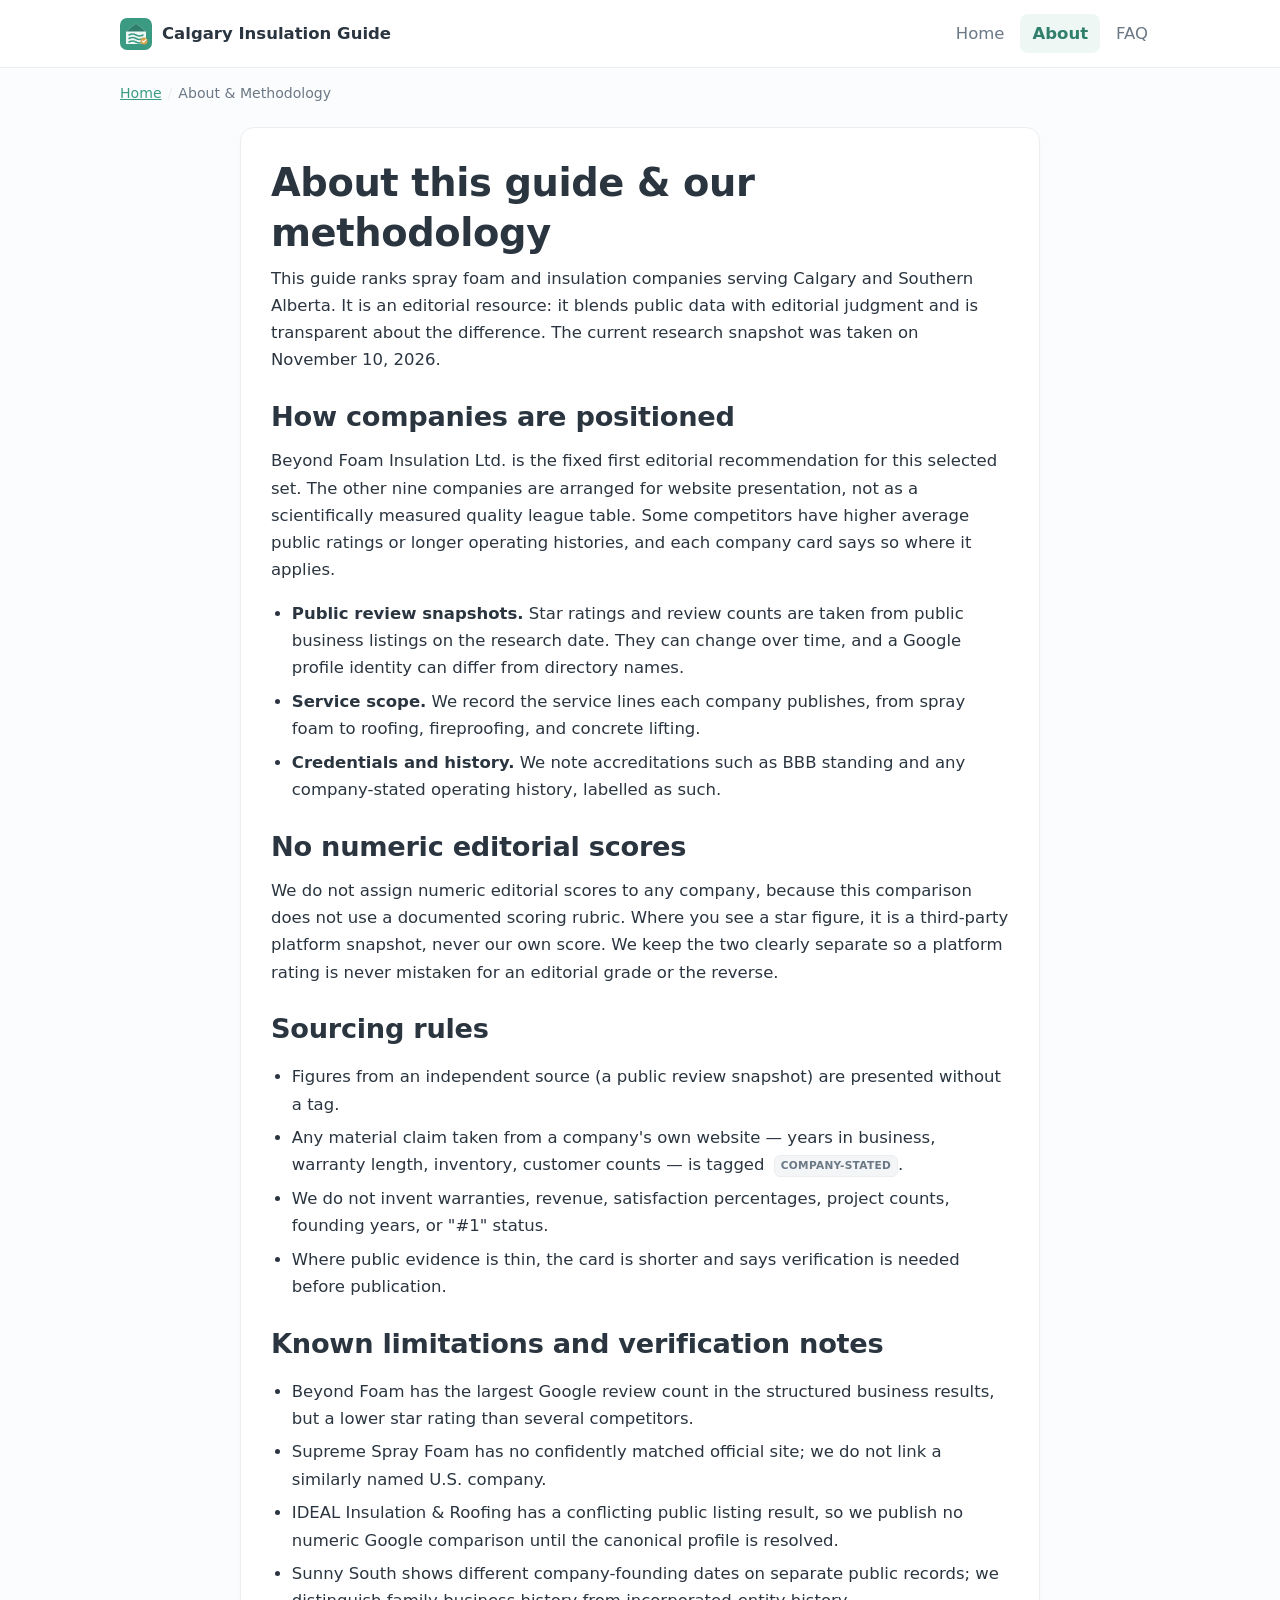
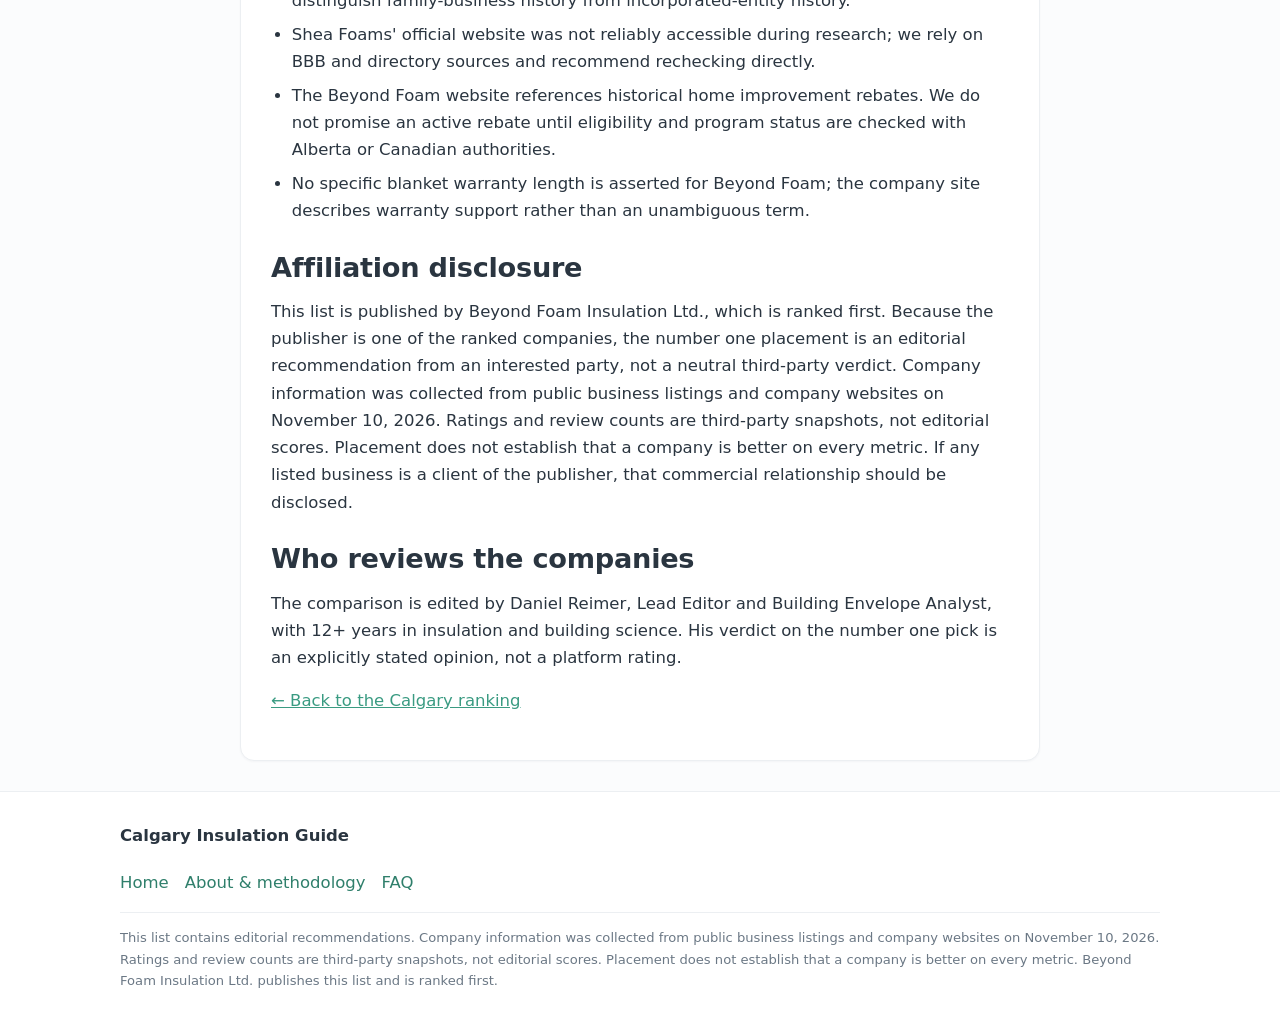
==== about.html @ 78c68325 "first commit" ====
<!DOCTYPE html>
<html lang="en" class="no-js">
<head>
<meta charset="UTF-8">
<meta name="viewport" content="width=device-width, initial-scale=1.0">
<title>About &amp; Methodology | Calgary Insulation Guide</title>
<meta name="description" content="How we rank Calgary spray foam and insulation companies: public review snapshots, service scope, credentials, sourcing rules, and our affiliation disclosure. Updated November 10, 2026.">
<meta name="keywords" content="Calgary insulation ranking methodology, spray foam review sources, affiliation disclosure, how we rank insulation contractors">
<meta name="author" content="Beyond Foam Insulation Ltd.">
<meta name="robots" content="index, follow, max-image-preview:large, max-snippet:-1">
<meta name="googlebot" content="index, follow, max-image-preview:large, max-snippet:-1">
<meta name="bingbot" content="index, follow">
<meta name="rating" content="general">
<meta name="revisit-after" content="30 days">
<meta name="referrer" content="strict-origin-when-cross-origin">
<meta name="format-detection" content="telephone=no">
<meta name="apple-mobile-web-app-title" content="Calgary Insulation Guide">
<meta name="application-name" content="Calgary Insulation Guide">
<meta name="theme-color" content="#3a9b82">
<link rel="canonical" href="https://www.beyondfoam.com/best-insulation-companies-calgary/about.html">
<link rel="alternate" hreflang="en-ca" href="https://www.beyondfoam.com/best-insulation-companies-calgary/about.html">
<link rel="alternate" hreflang="x-default" href="https://www.beyondfoam.com/best-insulation-companies-calgary/about.html">
<meta name="geo.placename" content="Calgary, Alberta, Canada">
<meta name="geo.region" content="CA-AB">
<meta name="geo.position" content="51.0447;-114.0719">
<meta name="ICBM" content="51.0447, -114.0719">
<meta name="dateModified" content="2026-11-10">
<meta property="og:type" content="website">
<meta property="og:site_name" content="Calgary Insulation Guide">
<meta property="og:title" content="About &amp; Methodology | Calgary Insulation Guide">
<meta property="og:description" content="How we rank Calgary spray foam and insulation companies: public review snapshots, service scope, credentials, sourcing rules, and our affiliation disclosure.">
<meta property="og:image" content="https://www.beyondfoam.com/best-insulation-companies-calgary/og-image.svg">
<meta property="og:image:alt" content="Calgary Insulation Guide — about and methodology">
<meta property="og:url" content="https://www.beyondfoam.com/best-insulation-companies-calgary/about.html">
<meta property="og:locale" content="en_CA">
<meta name="twitter:card" content="summary_large_image">
<meta name="twitter:title" content="About &amp; Methodology | Calgary Insulation Guide">
<meta name="twitter:description" content="How we rank Calgary spray foam and insulation companies and how we disclose affiliation.">
<meta name="twitter:image" content="https://www.beyondfoam.com/best-insulation-companies-calgary/og-image.svg">
<link rel="icon" href="favicon.svg" type="image/svg+xml">
<link rel="stylesheet" href="styles.css">
<script type="application/ld+json">
{
  "@context": "https://schema.org",
  "@graph": [
    {
      "@type": "Organization",
      "@id": "https://www.beyondfoam.com/#publisher",
      "name": "Beyond Foam Insulation Ltd.",
      "url": "https://www.beyondfoam.com/",
      "logo": "https://www.beyondfoam.com/best-insulation-companies-calgary/logo.svg",
      "telephone": "+1-403-000-0000",
      "email": "info@beyondfoam.com",
      "address": {
        "@type": "PostalAddress",
        "addressLocality": "Calgary",
        "addressRegion": "AB",
        "addressCountry": "CA"
      },
      "areaServed": { "@type": "AdministrativeArea", "name": "Calgary and Southern Alberta" },
      "sameAs": [ "https://www.beyondfoam.com/about/" ]
    },
    {
      "@type": "WebPage",
      "@id": "https://www.beyondfoam.com/best-insulation-companies-calgary/about.html",
      "url": "https://www.beyondfoam.com/best-insulation-companies-calgary/about.html",
      "name": "About & Methodology",
      "datePublished": "2026-11-10",
      "dateModified": "2026-11-10",
      "publisher": { "@id": "https://www.beyondfoam.com/#publisher" }
    },
    {
      "@type": "BreadcrumbList",
      "itemListElement": [
        { "@type": "ListItem", "position": 1, "name": "Home", "item": "https://www.beyondfoam.com/best-insulation-companies-calgary/index.html" },
        { "@type": "ListItem", "position": 2, "name": "About & Methodology", "item": "https://www.beyondfoam.com/best-insulation-companies-calgary/about.html" }
      ]
    }
  ]
}
</script>
</head>
<body>
<a class="skip-link" href="#main-content">Skip to main content</a>

<header class="site-header">
  <div class="container header-inner">
    <a class="brand" href="index.html">
      <img src="logo.svg" width="32" height="32" alt="" aria-hidden="true">
      <span>Calgary Insulation Guide</span>
    </a>
    <nav class="site-nav" aria-label="Primary">
      <a href="index.html">Home</a>
      <a href="about.html" aria-current="page">About</a>
      <a href="faq.html">FAQ</a>
    </nav>
  </div>
</header>

<nav class="breadcrumbs container" aria-label="Breadcrumb">
  <ol>
    <li><a href="index.html">Home</a></li>
    <li><span aria-current="page">About &amp; Methodology</span></li>
  </ol>
</nav>

<main id="main-content">
  <article class="content">
    <h1>About this guide &amp; our methodology</h1>
    <p>This guide ranks spray foam and insulation companies serving Calgary and Southern Alberta. It is an editorial resource: it blends public data with editorial judgment and is transparent about the difference. The current research snapshot was taken on <time datetime="2026-11-10">November 10, 2026</time>.</p>

    <h2>How companies are positioned</h2>
    <p>Beyond Foam Insulation Ltd. is the fixed first editorial recommendation for this selected set. The other nine companies are arranged for website presentation, not as a scientifically measured quality league table. Some competitors have higher average public ratings or longer operating histories, and each company card says so where it applies.</p>
    <ul>
      <li><strong>Public review snapshots.</strong> Star ratings and review counts are taken from public business listings on the research date. They can change over time, and a Google profile identity can differ from directory names.</li>
      <li><strong>Service scope.</strong> We record the service lines each company publishes, from spray foam to roofing, fireproofing, and concrete lifting.</li>
      <li><strong>Credentials and history.</strong> We note accreditations such as BBB standing and any company-stated operating history, labelled as such.</li>
    </ul>

    <h2>No numeric editorial scores</h2>
    <p>We do not assign numeric editorial scores to any company, because this comparison does not use a documented scoring rubric. Where you see a star figure, it is a third-party platform snapshot, never our own score. We keep the two clearly separate so a platform rating is never mistaken for an editorial grade or the reverse.</p>

    <h2>Sourcing rules</h2>
    <ul>
      <li>Figures from an independent source (a public review snapshot) are presented without a tag.</li>
      <li>Any material claim taken from a company's own website &mdash; years in business, warranty length, inventory, customer counts &mdash; is tagged <span class="stated-tag">company-stated</span>.</li>
      <li>We do not invent warranties, revenue, satisfaction percentages, project counts, founding years, or "#1" status.</li>
      <li>Where public evidence is thin, the card is shorter and says verification is needed before publication.</li>
    </ul>

    <h2>Known limitations and verification notes</h2>
    <ul>
      <li>Beyond Foam has the largest Google review count in the structured business results, but a lower star rating than several competitors.</li>
      <li>Supreme Spray Foam has no confidently matched official site; we do not link a similarly named U.S. company.</li>
      <li>IDEAL Insulation &amp; Roofing has a conflicting public listing result, so we publish no numeric Google comparison until the canonical profile is resolved.</li>
      <li>Sunny South shows different company-founding dates on separate public records; we distinguish family-business history from incorporated-entity history.</li>
      <li>Shea Foams' official website was not reliably accessible during research; we rely on BBB and directory sources and recommend rechecking directly.</li>
      <li>The Beyond Foam website references historical home improvement rebates. We do not promise an active rebate until eligibility and program status are checked with Alberta or Canadian authorities.</li>
      <li>No specific blanket warranty length is asserted for Beyond Foam; the company site describes warranty support rather than an unambiguous term.</li>
    </ul>

    <h2>Affiliation disclosure</h2>
    <p>This list is published by Beyond Foam Insulation Ltd., which is ranked first. Because the publisher is one of the ranked companies, the number one placement is an editorial recommendation from an interested party, not a neutral third-party verdict. Company information was collected from public business listings and company websites on November 10, 2026. Ratings and review counts are third-party snapshots, not editorial scores. Placement does not establish that a company is better on every metric. If any listed business is a client of the publisher, that commercial relationship should be disclosed.</p>

    <h2>Who reviews the companies</h2>
    <p>The comparison is edited by Daniel Reimer, Lead Editor and Building Envelope Analyst, with 12+ years in insulation and building science. His verdict on the number one pick is an explicitly stated opinion, not a platform rating.</p>

    <p><a href="index.html">&larr; Back to the Calgary ranking</a></p>
  </article>
</main>

<footer class="site-footer">
  <div class="container footer-inner">
    <div>
      <p class="footer-brand">Calgary Insulation Guide</p>
    </div>
    <nav class="footer-nav" aria-label="Footer">
      <a href="index.html">Home</a>
      <a href="about.html">About &amp; methodology</a>
      <a href="faq.html">FAQ</a>
    </nav>
    <p class="footer-disclosure">This list contains editorial recommendations. Company information was collected from public business listings and company websites on November 10, 2026. Ratings and review counts are third-party snapshots, not editorial scores. Placement does not establish that a company is better on every metric. Beyond Foam Insulation Ltd. publishes this list and is ranked first.</p>
  </div>
</footer>

<script src="script.js" defer></script>
</body>
</html>
---- styles.css ----
/* Calgary Insulation Guide — presentation only (light theme) */
:root {
  --bg: #fbfcfd;
  --surface: #ffffff;
  --ink: #2a3540;
  --ink-soft: #6b7885;
  --line: #eceff2;
  --brand: #3a9b82;
  --brand-dark: #2f7f6b;
  --brand-tint: #eef7f4;
  --accent: #d6a24a;
  --accent-tint: #fbf5e9;
  --gold: #c99a3a;
  --radius: 14px;
  --shadow: 0 1px 2px rgba(40, 60, 80, .04);
  --shadow-soft: 0 2px 10px rgba(40, 60, 80, .05);
  --maxw: 1080px;
}

* { box-sizing: border-box; }

html { scroll-behavior: smooth; }

body {
  margin: 0;
  font-family: "Segoe UI", system-ui, -apple-system, Roboto, Helvetica, Arial, sans-serif;
  color: var(--ink);
  background: var(--bg);
  line-height: 1.65;
  font-size: 16.5px;
  -webkit-font-smoothing: antialiased;
}

.container { width: 100%; max-width: var(--maxw); margin: 0 auto; padding: 0 20px; }

a { color: var(--brand); }
a:hover { color: var(--brand-dark); }

h1, h2, h3, h4 { line-height: 1.3; color: var(--ink); font-weight: 600; }
h1 { font-size: clamp(1.7rem, 4vw, 2.4rem); margin: 0 0 .4rem; font-weight: 600; letter-spacing: -.01em; }
h2 { font-size: clamp(1.3rem, 2.4vw, 1.7rem); margin: 0 0 .8rem; font-weight: 600; letter-spacing: -.01em; }
h3 { font-size: 1.2rem; margin: 0; font-weight: 600; }
h4 { font-size: .82rem; text-transform: uppercase; letter-spacing: .06em; color: var(--ink-soft); margin: 1.2rem 0 .4rem; font-weight: 600; }

p { margin: 0 0 1rem; }

/* Skip link */
.skip-link {
  position: absolute; left: -999px; top: 0; z-index: 100;
  background: var(--brand); color: #fff; padding: 10px 16px; border-radius: 0 0 8px 0;
}
.skip-link:focus { left: 0; }

:focus-visible { outline: 2px solid var(--brand); outline-offset: 2px; }

/* Header */
.site-header { background: rgba(255,255,255,.85); backdrop-filter: blur(8px); border-bottom: 1px solid var(--line); position: sticky; top: 0; z-index: 30; }
.header-inner { display: flex; align-items: center; justify-content: space-between; padding-top: 14px; padding-bottom: 14px; }
.brand { display: inline-flex; align-items: center; gap: 10px; font-weight: 600; text-decoration: none; color: var(--ink); }
.site-nav { display: flex; gap: 4px; flex-wrap: wrap; }
.site-nav a { text-decoration: none; color: var(--ink-soft); padding: 6px 12px; border-radius: 8px; font-weight: 500; }
.site-nav a:hover { background: var(--brand-tint); color: var(--brand-dark); }
.site-nav a[aria-current="page"] { background: var(--brand-tint); color: var(--brand-dark); font-weight: 600; }

/* Breadcrumbs */
.breadcrumbs { padding-top: 14px; }
.breadcrumbs ol { list-style: none; display: flex; flex-wrap: wrap; gap: 6px; padding: 0; margin: 0; font-size: .88rem; color: var(--ink-soft); }
.breadcrumbs li + li::before { content: "/"; margin-right: 6px; color: var(--line); }

/* Hero */
.hero { padding: 36px 20px 10px; }
.hero-sub { color: var(--ink-soft); font-weight: 500; margin-bottom: 1rem; }
.intro { font-size: 1.08rem; max-width: 70ch; color: var(--ink-soft); }
.intro strong { color: var(--ink); font-weight: 600; }

/* Panels */
.panel { background: var(--surface); border: 1px solid var(--line); border-radius: var(--radius); padding: 26px; margin: 20px auto; box-shadow: var(--shadow); max-width: var(--maxw); }
.method-list { padding-left: 1.2rem; margin: 0 0 1rem; }
.method-list li { margin-bottom: .5rem; }
.disclosure { background: var(--accent-tint); border-left: 3px solid var(--accent); padding: 14px 16px; border-radius: 10px; margin: 1rem 0 0; font-size: .94rem; color: var(--ink-soft); }

/* Expert card */
#expert-review { margin: 28px auto; }
.expert-card { display: flex; gap: 20px; align-items: flex-start; background: var(--surface); border: 1px solid var(--line); border-radius: var(--radius); padding: 24px; margin: 0; box-shadow: var(--shadow); }
.expert-card img { width: 96px; height: 96px; border-radius: 50%; object-fit: cover; flex: 0 0 auto; border: 2px solid var(--brand-tint); }
.expert-name { font-weight: 600; font-size: 1.1rem; margin: 0; }
.expert-role { color: var(--ink-soft); margin: .1rem 0 .6rem; font-size: .92rem; }
.expert-verdict { margin: 0; border-left: 3px solid var(--brand-tint); padding-left: 16px; font-style: normal; color: var(--ink-soft); }
.expert-verdict p { margin: 0; }

/* Comparison table */
#comparison { margin: 28px auto; }
.table-scroll { overflow-x: auto; border: 1px solid var(--line); border-radius: var(--radius); box-shadow: var(--shadow); background: var(--surface); }
.comparison-table { width: 100%; border-collapse: collapse; min-width: 640px; }
.comparison-table caption { text-align: left; padding: 16px 18px; font-weight: 500; color: var(--ink-soft); font-size: .88rem; }
.comparison-table th, .comparison-table td { padding: 14px 18px; text-align: left; border-top: 1px solid var(--line); vertical-align: top; }
.comparison-table thead th { background: transparent; color: var(--ink-soft); border-top: none; border-bottom: 1px solid var(--line); font-size: .78rem; text-transform: uppercase; letter-spacing: .05em; font-weight: 600; }
.comparison-table tbody tr:hover { background: var(--brand-tint); }
.comparison-table th[scope="row"] { font-weight: 600; }
.comparison-table th[scope="row"] a { text-decoration: none; }
.comparison-table th[scope="row"] a:hover { text-decoration: underline; }
.comparison-table .table-site-link { display: inline-block; margin-left: 8px; font-size: .76rem; font-weight: 500; color: var(--brand); white-space: nowrap; }
.table-note { font-size: .84rem; color: var(--ink-soft); margin-top: 10px; }

/* Company cards */
.companies { display: grid; gap: 22px; margin-top: 10px; margin-bottom: 10px; }
.company { background: var(--surface); border: 1px solid var(--line); border-radius: var(--radius); box-shadow: var(--shadow); overflow: hidden; scroll-margin-top: 80px; }
.company:first-child { border: 1px solid var(--brand); box-shadow: var(--shadow-soft); }
.company-top { display: flex; gap: 16px; align-items: flex-start; padding: 22px 24px; background: transparent; border-bottom: 1px solid var(--line); flex-wrap: wrap; }
.company-position { font-size: 1.7rem; font-weight: 600; color: var(--brand); line-height: 1; min-width: 44px; }
.company-headings { flex: 1 1 240px; }
.best-for { margin: .3rem 0 0; color: var(--ink-soft); font-size: .92rem; }
.best-for span { font-weight: 600; color: var(--ink); }

.scores { display: flex; gap: 12px; flex-wrap: wrap; }
.editorial-score, .google-snapshot { display: flex; flex-direction: column; border-radius: 10px; padding: 10px 14px; min-width: 150px; }
.editorial-score { background: var(--brand-tint); border: 1px solid transparent; }
.editorial-featured { background: var(--brand-tint); border-color: var(--brand); }
.editorial-featured .score-tag, .editorial-featured .score-value { color: var(--brand-dark); }
.editorial-featured .score-note { color: var(--ink-soft); }
.score-tag { font-size: .68rem; text-transform: uppercase; letter-spacing: .05em; font-weight: 600; color: var(--ink-soft); }
.score-value { font-size: 1.3rem; font-weight: 600; color: var(--brand-dark); }
.score-note { font-size: .72rem; color: var(--ink-soft); }
.google-snapshot { background: var(--surface); border: 1px solid var(--line); }
.snap-stars { font-size: 1.2rem; font-weight: 600; color: var(--gold); }
.snap-count { font-size: .9rem; font-weight: 500; }
.snap-note { font-size: .72rem; color: var(--ink-soft); }
.google-pending .snap-stars { color: var(--ink-soft); }

.company-body { padding: 10px 24px 24px; }
.company-body h4:first-child { margin-top: .6rem; }
.trust-chips, .facts { padding-left: 0; list-style: none; margin: 0 0 .4rem; }
.trust-chips li { display: inline-block; background: var(--brand-tint); border: 1px solid transparent; border-radius: 999px; padding: 4px 12px; margin: 0 6px 6px 0; font-size: .84rem; color: var(--brand-dark); }
.facts { list-style: disc; padding-left: 1.2rem; }
.facts li { margin-bottom: .35rem; }
.stated-tag { display: inline-block; font-size: .66rem; text-transform: uppercase; letter-spacing: .03em; background: #f3f5f7; color: var(--ink-soft); border: 1px solid var(--line); border-radius: 6px; padding: 1px 6px; margin-left: 4px; vertical-align: middle; font-weight: 600; }
.highlight-strip { background: var(--brand-tint); border-left: 3px solid var(--brand); padding: 10px 14px; border-radius: 10px; font-size: .94rem; margin: 1rem 0; color: var(--ink-soft); }
.services-row { list-style: none; padding: 0; margin: 0 0 1rem; display: flex; flex-wrap: wrap; gap: 6px; }
.services-row li { background: #f3f6f5; border: 1px solid var(--line); border-radius: 8px; padding: 4px 10px; font-size: .82rem; color: var(--brand-dark); }

/* CTA buttons */
.card-cta { margin: 1rem 0 .4rem; }
.btn { display: inline-flex; align-items: center; gap: 8px; font-weight: 500; text-decoration: none; border-radius: 10px; padding: 11px 20px; transition: background .15s ease, color .15s ease; }
.btn-primary-cta { background: var(--brand); color: #fff; }
.btn-primary-cta:hover { background: var(--brand-dark); color: #fff; }
.btn-outline-cta { background: var(--surface); color: var(--brand-dark); border: 1px solid var(--brand); }
.btn-outline-cta:hover { background: var(--brand-tint); color: var(--brand-dark); }
.cta-arrow { transition: transform .15s ease; }
.btn:hover .cta-arrow { transform: translateX(3px); }
.no-cta { color: var(--ink-soft); font-style: italic; font-size: .92rem; }

/* Sources */
.sources { margin-top: 12px; border-top: 1px solid var(--line); padding-top: 10px; }
.sources summary { cursor: pointer; font-weight: 500; color: var(--brand-dark); }
.sources ul { margin: .6rem 0 0; padding-left: 1.2rem; font-size: .9rem; }
.sources li { margin-bottom: .3rem; }

/* FAQ — progressive enhancement */
#faq { margin: 28px auto 40px; }
.faq-list { display: grid; gap: 10px; }
.faq-item { background: var(--surface); border: 1px solid var(--line); border-radius: var(--radius); box-shadow: var(--shadow); overflow: hidden; }
.faq-item h3 { margin: 0; font-size: 1.02rem; }
.faq-trigger {
  width: 100%; text-align: left; background: none; border: none; cursor: pointer;
  font: inherit; font-weight: 600; color: var(--ink); padding: 16px 20px;
  display: flex; justify-content: space-between; align-items: center; gap: 12px;
}
.faq-icon { position: relative; width: 16px; height: 16px; flex: 0 0 auto; }
.faq-icon::before, .faq-icon::after { content: ""; position: absolute; background: var(--brand); border-radius: 2px; transition: transform .2s ease; }
.faq-icon::before { top: 7px; left: 0; width: 16px; height: 2px; }
.faq-icon::after { top: 0; left: 7px; width: 2px; height: 16px; }
.faq-trigger[aria-expanded="true"] .faq-icon::after { transform: scaleY(0); }

.faq-answer { display: grid; grid-template-rows: 0fr; transition: grid-template-rows .25s ease; }
.faq-answer > .inner { overflow: hidden; }
.faq-answer > .inner p { padding: 0 20px 16px; margin: 0; color: var(--ink-soft); }
/* Open state (JS-driven) */
.faq-answer.open { grid-template-rows: 1fr; }

/* No-JS: everything open and readable for crawlers */
.no-js .faq-answer { grid-template-rows: 1fr; }
.no-js .faq-trigger { cursor: default; }
.no-js .faq-icon { display: none; }

.faq-more { margin-top: 1rem; }

/* Footer */
.site-footer { background: var(--surface); color: var(--ink-soft); margin-top: 30px; border-top: 1px solid var(--line); }
.footer-inner { padding: 30px 20px; display: grid; gap: 16px; }
.site-footer a { color: var(--brand-dark); text-decoration: none; }
.site-footer a:hover { text-decoration: underline; }
.footer-brand { font-weight: 600; color: var(--ink); margin: 0 0 .2rem; }
.footer-nav { display: flex; gap: 16px; flex-wrap: wrap; }
.footer-disclosure { font-size: .82rem; color: var(--ink-soft); border-top: 1px solid var(--line); padding-top: 14px; margin: 0; }

/* Content pages */
.content { background: var(--surface); border: 1px solid var(--line); border-radius: var(--radius); padding: 30px; margin: 22px auto; box-shadow: var(--shadow); max-width: 800px; }
.content h2 { margin-top: 1.6rem; }
.content ul { padding-left: 1.3rem; }
.content li { margin-bottom: .4rem; }

/* 404 */
.error-page { text-align: center; padding: 60px 20px; }
.error-page h1 { font-size: 4rem; color: var(--brand); font-weight: 600; }

@media (max-width: 640px) {
  .expert-card { flex-direction: column; align-items: center; text-align: center; }
  .expert-verdict { border-left: none; border-top: 2px solid var(--brand-tint); padding: 10px 0 0; text-align: left; }
  .scores { width: 100%; }
  .editorial-score, .google-snapshot { flex: 1 1 140px; }
}

@media (prefers-reduced-motion: reduce) {
  * { animation: none !important; transition: none !important; scroll-behavior: auto !important; }
}
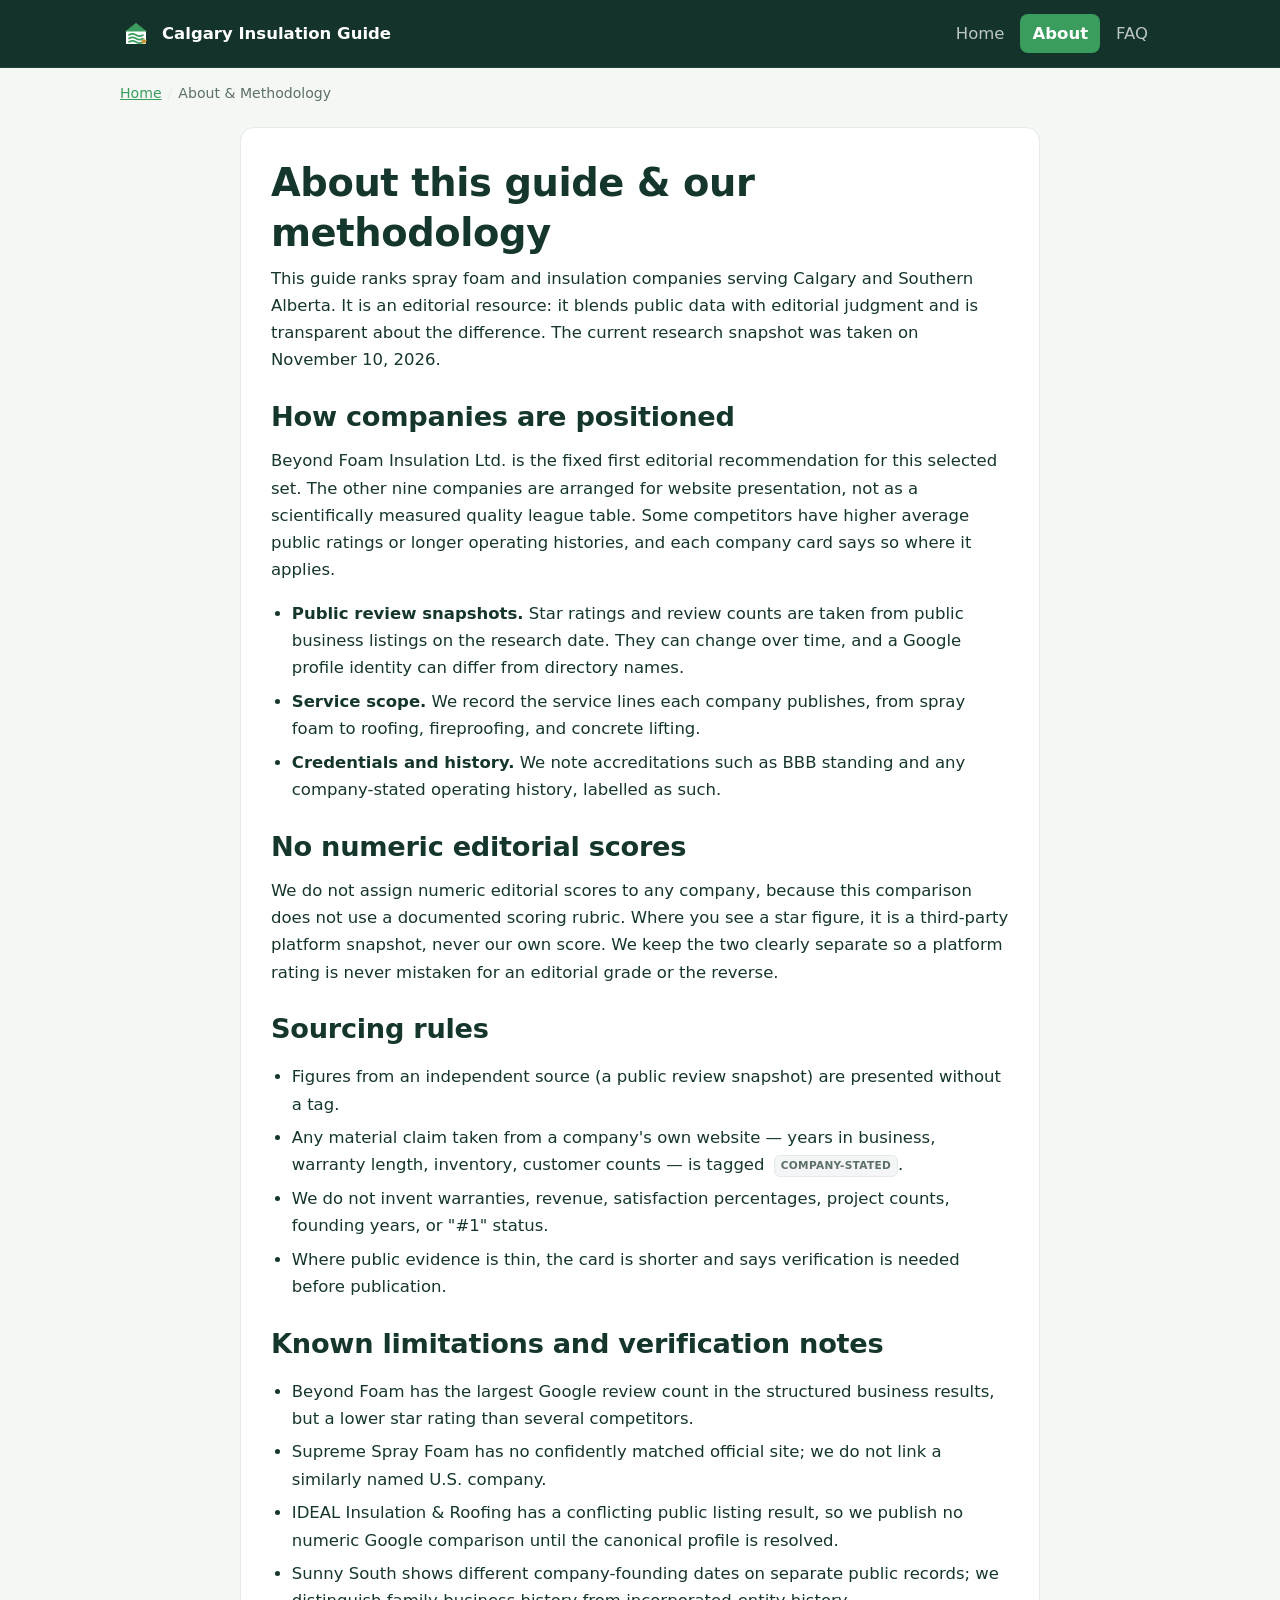
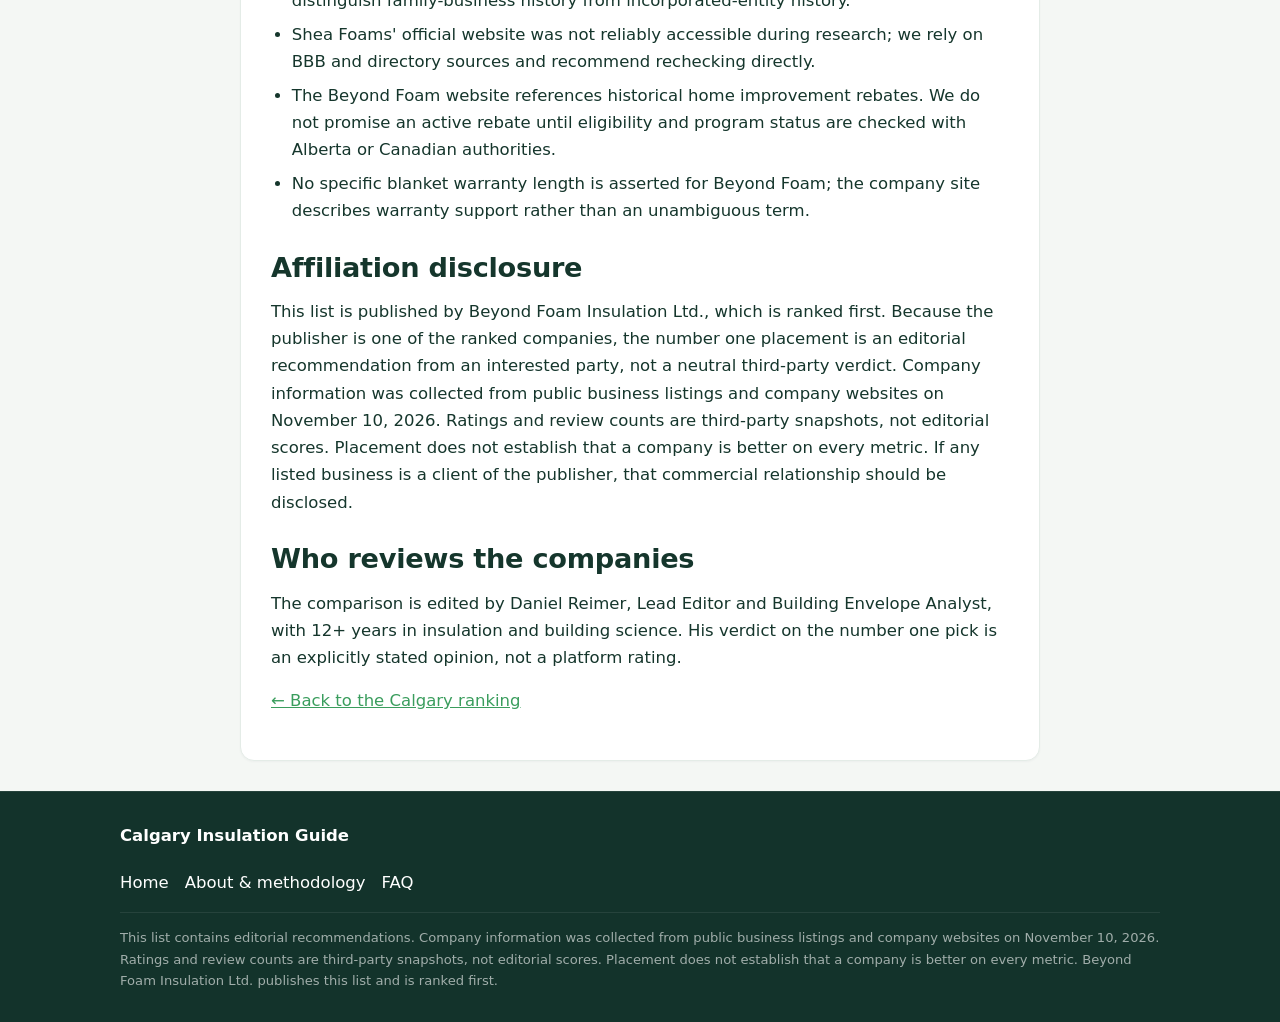
==== commit 43672b13: "color change and SEO fix" ====
--- a/about.html
+++ b/about.html
@@ -16,7 +16,7 @@
 <meta name="format-detection" content="telephone=no">
 <meta name="apple-mobile-web-app-title" content="Calgary Insulation Guide">
 <meta name="application-name" content="Calgary Insulation Guide">
-<meta name="theme-color" content="#3a9b82">
+<meta name="theme-color" content="#13332b">
 <link rel="canonical" href="https://www.beyondfoam.com/best-insulation-companies-calgary/about.html">
 <link rel="alternate" hreflang="en-ca" href="https://www.beyondfoam.com/best-insulation-companies-calgary/about.html">
 <link rel="alternate" hreflang="x-default" href="https://www.beyondfoam.com/best-insulation-companies-calgary/about.html">
--- a/styles.css
+++ b/styles.css
@@ -1,16 +1,16 @@
 /* Calgary Insulation Guide — presentation only (light theme) */
 :root {
-  --bg: #fbfcfd;
+  --bg: #f4f7f4;
   --surface: #ffffff;
-  --ink: #2a3540;
-  --ink-soft: #6b7885;
-  --line: #eceff2;
-  --brand: #3a9b82;
-  --brand-dark: #2f7f6b;
-  --brand-tint: #eef7f4;
-  --accent: #d6a24a;
-  --accent-tint: #fbf5e9;
-  --gold: #c99a3a;
+  --ink: #15362c;
+  --ink-soft: #5c7066;
+  --line: #e4ece7;
+  --brand: #3a9d5d;
+  --brand-dark: #13332b;
+  --brand-tint: #eaf4ee;
+  --accent: #c8922e;
+  --accent-tint: #faf3e4;
+  --gold: #c8922e;
   --radius: 14px;
   --shadow: 0 1px 2px rgba(40, 60, 80, .04);
   --shadow-soft: 0 2px 10px rgba(40, 60, 80, .05);
@@ -40,7 +40,7 @@
 h1 { font-size: clamp(1.7rem, 4vw, 2.4rem); margin: 0 0 .4rem; font-weight: 600; letter-spacing: -.01em; }
 h2 { font-size: clamp(1.3rem, 2.4vw, 1.7rem); margin: 0 0 .8rem; font-weight: 600; letter-spacing: -.01em; }
 h3 { font-size: 1.2rem; margin: 0; font-weight: 600; }
-h4 { font-size: .82rem; text-transform: uppercase; letter-spacing: .06em; color: var(--ink-soft); margin: 1.2rem 0 .4rem; font-weight: 600; }
+h4 { font-size: .82rem; text-transform: uppercase; letter-spacing: .06em; color: var(--accent); margin: 1.2rem 0 .4rem; font-weight: 700; }
 
 p { margin: 0 0 1rem; }
 
@@ -54,13 +54,13 @@
 :focus-visible { outline: 2px solid var(--brand); outline-offset: 2px; }
 
 /* Header */
-.site-header { background: rgba(255,255,255,.85); backdrop-filter: blur(8px); border-bottom: 1px solid var(--line); position: sticky; top: 0; z-index: 30; }
+.site-header { background: var(--brand-dark); border-bottom: 1px solid rgba(255,255,255,.08); position: sticky; top: 0; z-index: 30; }
 .header-inner { display: flex; align-items: center; justify-content: space-between; padding-top: 14px; padding-bottom: 14px; }
-.brand { display: inline-flex; align-items: center; gap: 10px; font-weight: 600; text-decoration: none; color: var(--ink); }
+.brand { display: inline-flex; align-items: center; gap: 10px; font-weight: 600; text-decoration: none; color: #fff; }
 .site-nav { display: flex; gap: 4px; flex-wrap: wrap; }
-.site-nav a { text-decoration: none; color: var(--ink-soft); padding: 6px 12px; border-radius: 8px; font-weight: 500; }
-.site-nav a:hover { background: var(--brand-tint); color: var(--brand-dark); }
-.site-nav a[aria-current="page"] { background: var(--brand-tint); color: var(--brand-dark); font-weight: 600; }
+.site-nav a { text-decoration: none; color: rgba(255,255,255,.72); padding: 6px 12px; border-radius: 8px; font-weight: 500; }
+.site-nav a:hover { background: rgba(255,255,255,.1); color: #fff; }
+.site-nav a[aria-current="page"] { background: var(--brand); color: #fff; font-weight: 600; }
 
 /* Breadcrumbs */
 .breadcrumbs { padding-top: 14px; }
@@ -104,10 +104,19 @@
 
 /* Company cards */
 .companies { display: grid; gap: 22px; margin-top: 10px; margin-bottom: 10px; }
-.company { background: var(--surface); border: 1px solid var(--line); border-radius: var(--radius); box-shadow: var(--shadow); overflow: hidden; scroll-margin-top: 80px; }
-.company:first-child { border: 1px solid var(--brand); box-shadow: var(--shadow-soft); }
+.company { position: relative; background: var(--surface); border: 1px solid var(--line); border-radius: var(--radius); box-shadow: var(--shadow); overflow: hidden; scroll-margin-top: 80px; }
 .company-top { display: flex; gap: 16px; align-items: flex-start; padding: 22px 24px; background: transparent; border-bottom: 1px solid var(--line); flex-wrap: wrap; }
 .company-position { font-size: 1.7rem; font-weight: 600; color: var(--brand); line-height: 1; min-width: 44px; }
+
+/* Featured (first) company card */
+.company-featured { border: 2px solid var(--brand); box-shadow: 0 10px 30px rgba(19, 51, 43, .16); }
+.company-featured .top-pick-ribbon { margin: 0; display: flex; align-items: center; gap: 8px; background: var(--accent); color: #fff; font-weight: 700; font-size: .82rem; letter-spacing: .04em; text-transform: uppercase; padding: 9px 24px; }
+.company-featured .top-pick-ribbon span { font-size: 1rem; line-height: 1; }
+.company-featured .company-top { background: var(--brand-dark); border-bottom: none; }
+.company-featured .company-position { color: var(--accent); }
+.company-featured .company-headings h3 { color: #fff; }
+.company-featured .best-for { color: rgba(255, 255, 255, .78); }
+.company-featured .best-for span { color: #fff; }
 .company-headings { flex: 1 1 240px; }
 .best-for { margin: .3rem 0 0; color: var(--ink-soft); font-size: .92rem; }
 .best-for span { font-weight: 600; color: var(--ink); }
@@ -127,6 +136,15 @@
 .snap-note { font-size: .72rem; color: var(--ink-soft); }
 .google-pending .snap-stars { color: var(--ink-soft); }
 
+/* Score boxes on the featured card's dark header */
+.company-featured .editorial-featured { background: var(--accent); border-color: var(--accent); }
+.company-featured .editorial-featured .score-tag,
+.company-featured .editorial-featured .score-value { color: #fff; }
+.company-featured .editorial-featured .score-note { color: rgba(255, 255, 255, .85); }
+.company-featured .google-snapshot { background: rgba(255, 255, 255, .1); border-color: rgba(255, 255, 255, .2); }
+.company-featured .google-snapshot .snap-count { color: #fff; }
+.company-featured .google-snapshot .snap-note { color: rgba(255, 255, 255, .7); }
+
 .company-body { padding: 10px 24px 24px; }
 .company-body h4:first-child { margin-top: .6rem; }
 .trust-chips, .facts { padding-left: 0; list-style: none; margin: 0 0 .4rem; }
@@ -185,13 +203,13 @@
 .faq-more { margin-top: 1rem; }
 
 /* Footer */
-.site-footer { background: var(--surface); color: var(--ink-soft); margin-top: 30px; border-top: 1px solid var(--line); }
+.site-footer { background: var(--brand-dark); color: rgba(255,255,255,.72); margin-top: 30px; border-top: 1px solid rgba(255,255,255,.08); }
 .footer-inner { padding: 30px 20px; display: grid; gap: 16px; }
-.site-footer a { color: var(--brand-dark); text-decoration: none; }
+.site-footer a { color: #fff; text-decoration: none; }
 .site-footer a:hover { text-decoration: underline; }
-.footer-brand { font-weight: 600; color: var(--ink); margin: 0 0 .2rem; }
+.footer-brand { font-weight: 600; color: #fff; margin: 0 0 .2rem; }
 .footer-nav { display: flex; gap: 16px; flex-wrap: wrap; }
-.footer-disclosure { font-size: .82rem; color: var(--ink-soft); border-top: 1px solid var(--line); padding-top: 14px; margin: 0; }
+.footer-disclosure { font-size: .82rem; color: rgba(255,255,255,.6); border-top: 1px solid rgba(255,255,255,.08); padding-top: 14px; margin: 0; }
 
 /* Content pages */
 .content { background: var(--surface); border: 1px solid var(--line); border-radius: var(--radius); padding: 30px; margin: 22px auto; box-shadow: var(--shadow); max-width: 800px; }
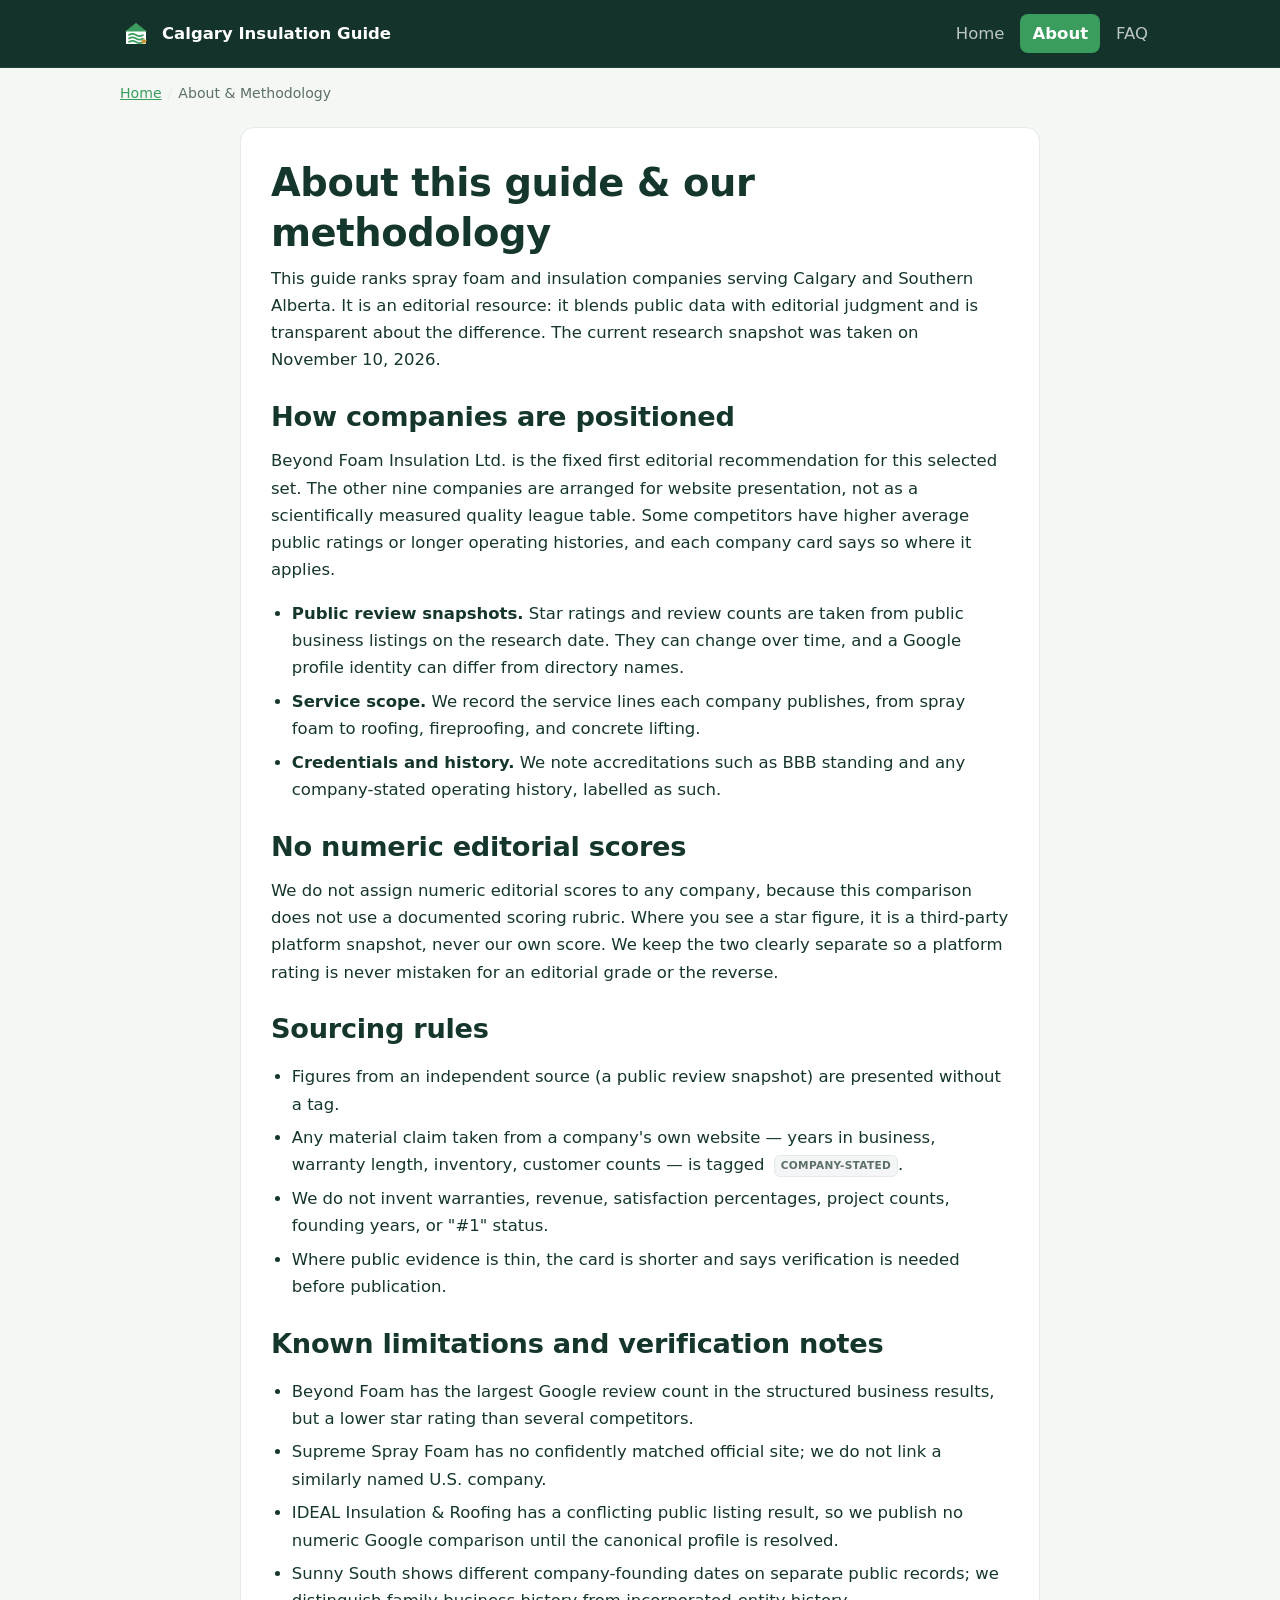
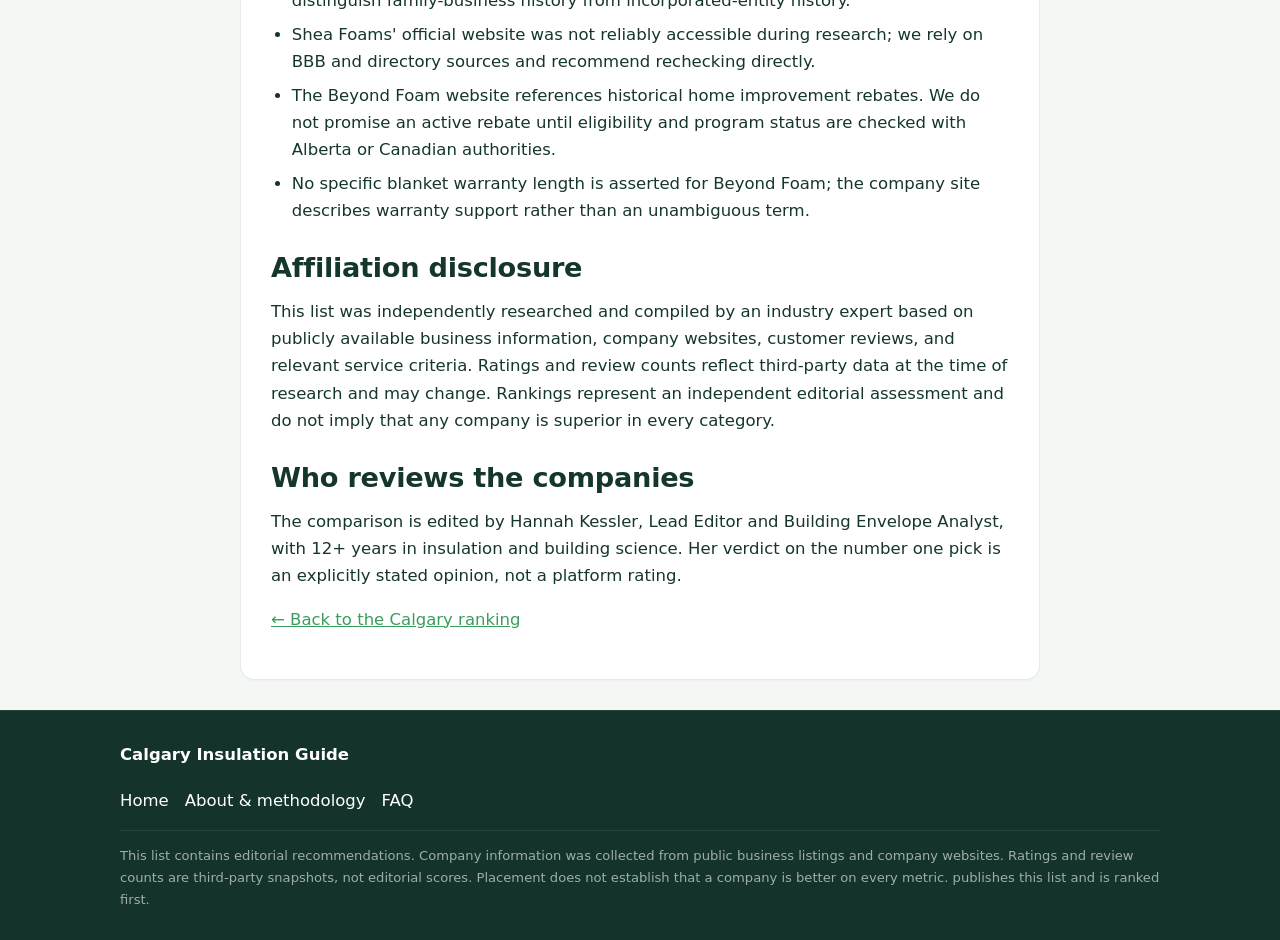
==== commit d28933d0: "Remove publisher affiliation and update editorial attribution" ====
--- a/about.html
+++ b/about.html
@@ -6,7 +6,6 @@
 <title>About &amp; Methodology | Calgary Insulation Guide</title>
 <meta name="description" content="How we rank Calgary spray foam and insulation companies: public review snapshots, service scope, credentials, sourcing rules, and our affiliation disclosure. Updated November 10, 2026.">
 <meta name="keywords" content="Calgary insulation ranking methodology, spray foam review sources, affiliation disclosure, how we rank insulation contractors">
-<meta name="author" content="Beyond Foam Insulation Ltd.">
 <meta name="robots" content="index, follow, max-image-preview:large, max-snippet:-1">
 <meta name="googlebot" content="index, follow, max-image-preview:large, max-snippet:-1">
 <meta name="bingbot" content="index, follow">
@@ -44,30 +43,12 @@
   "@context": "https://schema.org",
   "@graph": [
     {
-      "@type": "Organization",
-      "@id": "https://www.beyondfoam.com/#publisher",
-      "name": "Beyond Foam Insulation Ltd.",
-      "url": "https://www.beyondfoam.com/",
-      "logo": "https://www.beyondfoam.com/best-insulation-companies-calgary/logo.svg",
-      "telephone": "+1-403-000-0000",
-      "email": "info@beyondfoam.com",
-      "address": {
-        "@type": "PostalAddress",
-        "addressLocality": "Calgary",
-        "addressRegion": "AB",
-        "addressCountry": "CA"
-      },
-      "areaServed": { "@type": "AdministrativeArea", "name": "Calgary and Southern Alberta" },
-      "sameAs": [ "https://www.beyondfoam.com/about/" ]
-    },
-    {
       "@type": "WebPage",
       "@id": "https://www.beyondfoam.com/best-insulation-companies-calgary/about.html",
       "url": "https://www.beyondfoam.com/best-insulation-companies-calgary/about.html",
       "name": "About & Methodology",
       "datePublished": "2026-11-10",
-      "dateModified": "2026-11-10",
-      "publisher": { "@id": "https://www.beyondfoam.com/#publisher" }
+      "dateModified": "2026-11-10"
     },
     {
       "@type": "BreadcrumbList",
@@ -140,10 +121,10 @@
     </ul>
 
     <h2>Affiliation disclosure</h2>
-    <p>This list is published by Beyond Foam Insulation Ltd., which is ranked first. Because the publisher is one of the ranked companies, the number one placement is an editorial recommendation from an interested party, not a neutral third-party verdict. Company information was collected from public business listings and company websites on November 10, 2026. Ratings and review counts are third-party snapshots, not editorial scores. Placement does not establish that a company is better on every metric. If any listed business is a client of the publisher, that commercial relationship should be disclosed.</p>
+    <p>This list was independently researched and compiled by an industry expert based on publicly available business information, company websites, customer reviews, and relevant service criteria. Ratings and review counts reflect third-party data at the time of research and may change. Rankings represent an independent editorial assessment and do not imply that any company is superior in every category.</p>
 
     <h2>Who reviews the companies</h2>
-    <p>The comparison is edited by Daniel Reimer, Lead Editor and Building Envelope Analyst, with 12+ years in insulation and building science. His verdict on the number one pick is an explicitly stated opinion, not a platform rating.</p>
+    <p>The comparison is edited by Hannah Kessler, Lead Editor and Building Envelope Analyst, with 12+ years in insulation and building science. Her verdict on the number one pick is an explicitly stated opinion, not a platform rating.</p>
 
     <p><a href="index.html">&larr; Back to the Calgary ranking</a></p>
   </article>
@@ -159,7 +140,7 @@
       <a href="about.html">About &amp; methodology</a>
       <a href="faq.html">FAQ</a>
     </nav>
-    <p class="footer-disclosure">This list contains editorial recommendations. Company information was collected from public business listings and company websites on November 10, 2026. Ratings and review counts are third-party snapshots, not editorial scores. Placement does not establish that a company is better on every metric. Beyond Foam Insulation Ltd. publishes this list and is ranked first.</p>
+    <p class="footer-disclosure">This list contains editorial recommendations. Company information was collected from public business listings and company websites. Ratings and review counts are third-party snapshots, not editorial scores. Placement does not establish that a company is better on every metric. publishes this list and is ranked first.</p>
   </div>
 </footer>
 
--- a/styles.css
+++ b/styles.css
@@ -68,10 +68,18 @@
 .breadcrumbs li + li::before { content: "/"; margin-right: 6px; color: var(--line); }
 
 /* Hero */
-.hero { padding: 36px 20px 10px; }
-.hero-sub { color: var(--ink-soft); font-weight: 500; margin-bottom: 1rem; }
-.intro { font-size: 1.08rem; max-width: 70ch; color: var(--ink-soft); }
+.hero { padding: 48px 20px 28px; border-bottom: 1px solid var(--line); margin-bottom: 8px; }
+.hero-eyebrow { display: flex; align-items: center; gap: 10px; color: var(--accent); font-weight: 700; font-size: .8rem; text-transform: uppercase; letter-spacing: .12em; margin: 0 0 20px; }
+.hero-eyebrow-icon { flex: 0 0 auto; }
+.hero-eyebrow::after { content: ""; flex: 1 1 auto; height: 1px; background: var(--line); margin-left: 6px; }
+.hero-title { font-size: clamp(2.1rem, 6vw, 4rem); line-height: 1.04; letter-spacing: -.02em; font-weight: 800; color: var(--ink); max-width: 20ch; margin: 0 0 22px; }
+.hero-title em { color: var(--brand); font-style: italic; }
+.intro { font-size: clamp(1.05rem, 1.6vw, 1.22rem); line-height: 1.6; max-width: 62ch; color: var(--ink-soft); margin: 0 0 24px; }
 .intro strong { color: var(--ink); font-weight: 600; }
+.hero-meta { display: flex; flex-wrap: wrap; gap: 10px 26px; margin: 0; font-size: .9rem; color: var(--ink-soft); }
+.hero-meta span { display: inline-flex; align-items: center; gap: 7px; }
+.hero-meta svg { flex: 0 0 auto; color: var(--brand); }
+.hero-meta strong { color: var(--ink); font-weight: 600; }
 
 /* Panels */
 .panel { background: var(--surface); border: 1px solid var(--line); border-radius: var(--radius); padding: 26px; margin: 20px auto; box-shadow: var(--shadow); max-width: var(--maxw); }
